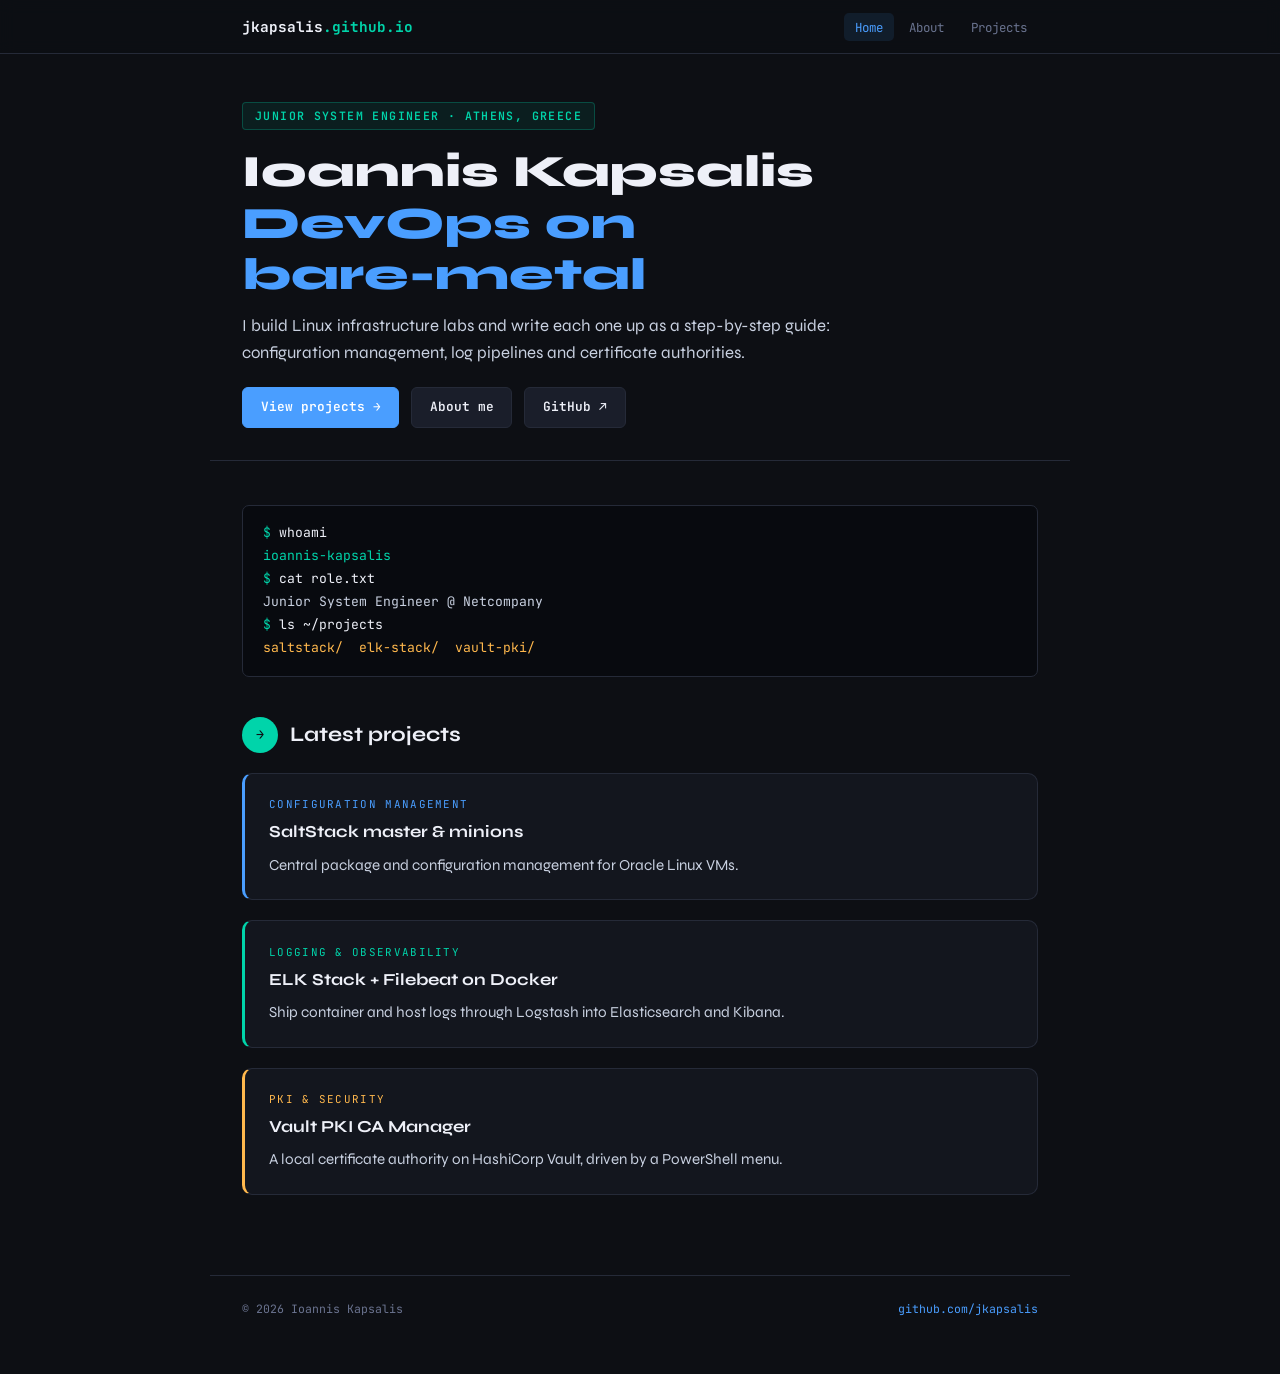
==== index.html @ 9b2ea6f9 "feat(site): add portfolio home, about, projects Home, About and Projects pages plus three guides: Sa" ====
<!DOCTYPE html>
<html lang="en">
<head>
<meta charset="UTF-8">
<meta name="viewport" content="width=device-width, initial-scale=1.0">
<title>Ioannis Kapsalis — System Engineer</title>
<meta name="description" content="Ioannis Kapsalis — Junior System Engineer. Linux infrastructure labs: SaltStack, ELK, HashiCorp Vault PKI.">
<link rel="stylesheet" href="assets/style.css">
<link rel="stylesheet" href="assets/nav.css">
</head>
<body>

<nav class="site-nav">
  <div class="site-nav-inner">
    <a class="site-brand" href="./">jkapsalis<span>.github.io</span></a>
    <ul class="site-links">
      <li><a href="./" aria-current="page">Home</a></li>
      <li><a href="about/">About</a></li>
      <li><a href="projects/">Projects</a></li>
    </ul>
  </div>
</nav>

<header class="page-header">
  <div class="badge">Junior System Engineer · Athens, Greece</div>
  <h1>Ioannis Kapsalis<br><span>DevOps on <span style="white-space:nowrap">bare-metal</span></span></h1>
  <p class="lead">
    I build Linux infrastructure labs and write each one up as a step-by-step guide:
    configuration management, log pipelines and certificate authorities.
  </p>
  <div class="actions">
    <a class="btn primary" href="projects/">View projects →</a>
    <a class="btn" href="about/">About me</a>
    <a class="btn" href="https://github.com/jkapsalis">GitHub ↗</a>
  </div>
</header>

<main>

  <pre><span class="prompt">$ </span><span class="cmd">whoami</span>
<span class="ok">ioannis-kapsalis</span>
<span class="prompt">$ </span><span class="cmd">cat role.txt</span>
Junior System Engineer @ Netcompany
<span class="prompt">$ </span><span class="cmd">ls ~/projects</span>
<span class="file">saltstack/</span>  <span class="file">elk-stack/</span>  <span class="file">vault-pki/</span></pre>

  <div class="section-header">
    <div class="step-num cyan">→</div>
    <h2>Latest projects</h2>
  </div>

  <div class="project-list">
    <article class="project" style="--accent: var(--blue)">
      <div class="kicker">Configuration management</div>
      <h3><a href="projects/saltstack/">SaltStack master &amp; minions</a></h3>
      <p>Central package and configuration management for Oracle Linux VMs.</p>
    </article>

    <article class="project" style="--accent: var(--cyan)">
      <div class="kicker">Logging &amp; observability</div>
      <h3><a href="projects/elk-stack/">ELK Stack + Filebeat on Docker</a></h3>
      <p>Ship container and host logs through Logstash into Elasticsearch and Kibana.</p>
    </article>

    <article class="project" style="--accent: var(--amber)">
      <div class="kicker">PKI &amp; security</div>
      <h3><a href="projects/vault-pki/">Vault PKI CA Manager</a></h3>
      <p>A local certificate authority on HashiCorp Vault, driven by a PowerShell menu.</p>
    </article>
  </div>

</main>

<footer>
  <div>© 2026 Ioannis Kapsalis</div>
  <div><a href="https://github.com/jkapsalis">github.com/jkapsalis</a></div>
</footer>

</body>
</html>
---- assets/style.css ----
@import url('https://fonts.googleapis.com/css2?family=JetBrains+Mono:wght@400;600;700&family=Syne:wght@400;600;700;800&display=swap');

/* Same palette and type as the SaltStack guide, so every page reads as one site. */
:root {
  --bg: #0d0f14;
  --surface: #13161e;
  --surface2: #1a1e2a;
  --border: #252a38;
  --blue: #4a9eff;
  --cyan: #00d4aa;
  --amber: #ffb84d;
  --red: #ff5f6d;
  --text: #c8d0e0;
  --text-dim: #6b7490;
  --text-bright: #eef0f8;
}

* { box-sizing: border-box; margin: 0; padding: 0; }

body {
  background: var(--bg);
  color: var(--text);
  font-family: 'Syne', sans-serif;
  line-height: 1.6;
  min-height: 100vh;
}

a { color: var(--blue); }

/* ── HEADER ── */
.page-header {
  padding: 3rem 2rem 2rem;
  max-width: 860px;
  margin: 0 auto;
  border-bottom: 1px solid var(--border);
}

.badge {
  display: inline-block;
  font-family: 'JetBrains Mono', monospace;
  font-size: 0.72rem;
  font-weight: 600;
  color: var(--cyan);
  background: rgba(0, 212, 170, 0.08);
  border: 1px solid rgba(0, 212, 170, 0.25);
  padding: 0.25rem 0.75rem;
  border-radius: 4px;
  letter-spacing: 0.12em;
  text-transform: uppercase;
  margin-bottom: 1rem;
}

h1 {
  font-size: clamp(1.8rem, 4vw, 2.8rem);
  font-weight: 800;
  color: var(--text-bright);
  line-height: 1.15;
  margin-bottom: 0.75rem;
}

h1 span { color: var(--blue); }

.lead {
  font-size: 1.05rem;
  max-width: 620px;
  margin-bottom: 1.25rem;
}

.meta {
  font-family: 'JetBrains Mono', monospace;
  font-size: 0.8rem;
  color: var(--text-dim);
  display: flex;
  gap: 0.4rem 1.5rem;
  flex-wrap: wrap;
}

.meta span { color: var(--amber); }

/* ── LAYOUT ── */
main {
  max-width: 860px;
  margin: 0 auto;
  padding: 2rem;
}

.section-header {
  display: flex;
  align-items: center;
  gap: 0.75rem;
  margin: 2.5rem 0 1.25rem;
}

.section-header:first-child { margin-top: 0.5rem; }

.step-num {
  width: 36px;
  height: 36px;
  border-radius: 50%;
  background: var(--blue);
  color: #fff;
  font-family: 'JetBrains Mono', monospace;
  font-weight: 700;
  font-size: 0.85rem;
  display: flex;
  align-items: center;
  justify-content: center;
  flex-shrink: 0;
}

.step-num.cyan { background: var(--cyan); color: var(--bg); }
.step-num.amber { background: var(--amber); color: var(--bg); }

h2 {
  font-size: 1.3rem;
  font-weight: 700;
  color: var(--text-bright);
}

h3 {
  font-size: 1.05rem;
  font-weight: 700;
  color: var(--text-bright);
  margin-bottom: 0.4rem;
}

p { margin-bottom: 0.75rem; font-size: 0.95rem; }
p:last-child { margin-bottom: 0; }

/* ── BUTTONS ── */
.actions { display: flex; gap: 0.75rem; flex-wrap: wrap; }

.btn {
  display: inline-block;
  font-family: 'JetBrains Mono', monospace;
  font-size: 0.8rem;
  font-weight: 600;
  text-decoration: none;
  padding: 0.6rem 1.1rem;
  border-radius: 6px;
  border: 1px solid var(--border);
  color: var(--text-bright);
  background: var(--surface2);
  transition: border-color 0.15s, background 0.15s;
}

.btn:hover { border-color: var(--blue); }

.btn.primary {
  background: var(--blue);
  border-color: var(--blue);
  color: #fff;
}

.btn.primary:hover { background: #3a8bef; }

/* ── CARDS ── */
.card {
  background: var(--surface);
  border: 1px solid var(--border);
  border-radius: 10px;
  margin-bottom: 1.25rem;
  overflow: hidden;
}

.card-head {
  padding: 0.75rem 1.25rem;
  background: var(--surface2);
  border-bottom: 1px solid var(--border);
  font-size: 0.8rem;
  font-weight: 600;
  color: var(--text-dim);
  font-family: 'JetBrains Mono', monospace;
  display: flex;
  justify-content: space-between;
  align-items: center;
  gap: 0.75rem;
  flex-wrap: wrap;
}

.card-head .tag {
  font-size: 0.65rem;
  padding: 0.15rem 0.5rem;
  border-radius: 3px;
  text-transform: uppercase;
  letter-spacing: 0.08em;
}

.card.intro { border-color: rgba(74, 158, 255, 0.3); }
.card.intro .card-head { background: rgba(74, 158, 255, 0.06); }

.tag-blue  { background: rgba(74, 158, 255, 0.15); color: var(--blue); }
.tag-cyan  { background: rgba(0, 212, 170, 0.12);  color: var(--cyan); }
.tag-amber { background: rgba(255, 184, 77, 0.12); color: var(--amber); }

.card-body { padding: 1.25rem; }

hr { border: none; border-top: 1px solid var(--border); margin: 1rem 0; }

/* ── PROJECT CARDS ── */
.project-list { display: flex; flex-direction: column; gap: 1.25rem; }

.project {
  background: var(--surface);
  border: 1px solid var(--border);
  border-left: 3px solid var(--accent, var(--blue));
  border-radius: 10px;
  padding: 1.4rem 1.5rem;
  transition: border-color 0.15s, transform 0.15s;
}

.project:hover { transform: translateY(-2px); border-color: var(--accent, var(--blue)); }

.project .kicker {
  font-family: 'JetBrains Mono', monospace;
  font-size: 0.68rem;
  text-transform: uppercase;
  letter-spacing: 0.12em;
  color: var(--accent, var(--blue));
  margin-bottom: 0.35rem;
}

.project h3 a { color: var(--text-bright); text-decoration: none; }
.project h3 a:hover { color: var(--accent, var(--blue)); }

.project .links {
  display: flex;
  gap: 1.25rem;
  margin-top: 0.9rem;
  font-family: 'JetBrains Mono', monospace;
  font-size: 0.78rem;
}

.project .links a { text-decoration: none; }
.project .links a:hover { text-decoration: underline; }

.stack {
  display: flex;
  flex-wrap: wrap;
  gap: 0.4rem;
  list-style: none;
  margin: 0.75rem 0 0;
}

.stack li {
  font-family: 'JetBrains Mono', monospace;
  font-size: 0.7rem;
  color: var(--text);
  background: var(--surface2);
  border: 1px solid var(--border);
  padding: 0.15rem 0.55rem;
  border-radius: 4px;
}

/* ── SKILL GRID ── */
.grid {
  display: grid;
  grid-template-columns: repeat(auto-fit, minmax(240px, 1fr));
  gap: 1rem;
}

.grid .card { margin-bottom: 0; }

/* ── CODE ── */
pre {
  background: #080a0f;
  border: 1px solid var(--border);
  border-radius: 7px;
  padding: 1rem 1.25rem;
  overflow-x: auto;
  font-family: 'JetBrains Mono', monospace;
  font-size: 0.82rem;
  line-height: 1.75;
  margin: 0.75rem 0;
  white-space: pre;
}

.cmd { color: var(--text-bright); }
.comment { color: #4a5270; }
.kw { color: var(--blue); }
.val { color: var(--cyan); }
.file { color: var(--amber); }
.ok { color: var(--cyan); }
.warn { color: var(--amber); }
.err { color: var(--red); }
.prompt { color: var(--cyan); user-select: none; }

code {
  font-family: 'JetBrains Mono', monospace;
  font-size: 0.82em;
  background: rgba(255, 255, 255, 0.06);
  padding: 0.1em 0.4em;
  border-radius: 3px;
  color: var(--cyan);
}

pre code { background: none; padding: 0; color: inherit; font-size: inherit; }

/* ── CALLOUTS ── */
.callout {
  display: flex;
  gap: 0.75rem;
  padding: 0.9rem 1rem;
  border-radius: 7px;
  font-size: 0.87rem;
  margin: 0.75rem 0;
  border-left: 3px solid;
}

.callout.info { background: rgba(74, 158, 255, 0.07); border-color: var(--blue); }
.callout.warn { background: rgba(255, 184, 77, 0.07); border-color: var(--amber); }
.callout.tip  { background: rgba(0, 212, 170, 0.07);  border-color: var(--cyan); }

.callout-icon { font-size: 1rem; flex-shrink: 0; margin-top: 0.1rem; }

/* ── LISTS & TABLES ── */
.checklist {
  list-style: none;
  display: flex;
  flex-direction: column;
  gap: 0.4rem;
  margin: 0.5rem 0 0.75rem;
}

.checklist li {
  font-family: 'JetBrains Mono', monospace;
  font-size: 0.82rem;
  display: flex;
  align-items: baseline;
  gap: 0.6rem;
}

.checklist li::before {
  content: '▸';
  color: var(--cyan);
  flex-shrink: 0;
}

.table-wrap { overflow-x: auto; margin: 0.75rem 0; }

table {
  width: 100%;
  border-collapse: collapse;
  font-size: 0.85rem;
}

th, td {
  text-align: left;
  padding: 0.55rem 0.75rem;
  border-bottom: 1px solid var(--border);
}

th {
  font-family: 'JetBrains Mono', monospace;
  font-size: 0.7rem;
  text-transform: uppercase;
  letter-spacing: 0.08em;
  color: var(--text-dim);
  font-weight: 600;
}

td code { white-space: nowrap; }

/* ── TOPOLOGY ── */
.topology {
  background: var(--surface);
  border: 1px solid var(--border);
  border-radius: 10px;
  padding: 1.5rem;
  margin: 0 0 2rem;
  text-align: center;
}

.topology-title {
  font-family: 'JetBrains Mono', monospace;
  font-size: 0.7rem;
  text-transform: uppercase;
  letter-spacing: 0.15em;
  color: var(--text-dim);
  margin-bottom: 1.25rem;
}

.topo-row {
  display: flex;
  justify-content: center;
  align-items: center;
  gap: 0.75rem;
  flex-wrap: wrap;
}

.node {
  background: var(--surface2);
  border: 1.5px solid var(--border);
  border-radius: 8px;
  padding: 0.7rem 1rem;
  font-family: 'JetBrains Mono', monospace;
  font-size: 0.8rem;
  min-width: 140px;
}

.node.blue  { border-color: var(--blue); }
.node.cyan  { border-color: var(--cyan); }
.node.amber { border-color: var(--amber); }

.node-label {
  font-size: 0.65rem;
  text-transform: uppercase;
  letter-spacing: 0.1em;
  margin-bottom: 0.25rem;
  color: var(--text-dim);
}

.node.blue  .node-label { color: var(--blue); }
.node.cyan  .node-label { color: var(--cyan); }
.node.amber .node-label { color: var(--amber); }

.node-main { color: var(--text-bright); font-weight: 600; font-size: 0.85rem; }
.node-sub  { color: var(--text-dim); font-size: 0.72rem; }

.arrow { color: var(--text-dim); font-size: 1.1rem; }

.port-note {
  font-family: 'JetBrains Mono', monospace;
  font-size: 0.68rem;
  color: var(--text-dim);
  margin-top: 1rem;
}

.port-note span { color: var(--amber); }

figure { margin: 1rem 0 0; text-align: center; }
figure img { max-width: 100%; height: auto; border-radius: 8px; border: 1px solid var(--border); }
figcaption { font-family: 'JetBrains Mono', monospace; font-size: 0.7rem; color: var(--text-dim); margin-top: 0.5rem; }

/* ── FOOTER ── */
footer {
  max-width: 860px;
  margin: 3rem auto 2rem;
  padding: 1.5rem 2rem;
  border-top: 1px solid var(--border);
  font-family: 'JetBrains Mono', monospace;
  font-size: 0.72rem;
  color: var(--text-dim);
  display: flex;
  justify-content: space-between;
  flex-wrap: wrap;
  gap: 0.5rem;
}

footer a { color: var(--blue); text-decoration: none; }

@media (max-width: 560px) {
  .page-header { padding: 2rem 1rem 1.5rem; }
  main { padding: 1.5rem 1rem; }
  footer { padding: 1.25rem 1rem; }
  .card-body { padding: 1rem; }
  .project { padding: 1.1rem 1.1rem; }
  pre { padding: 0.85rem 1rem; font-size: 0.76rem; }
  .topo-row { flex-direction: column; }
  .node { width: 100%; max-width: 260px; }
  .arrow.side { transform: rotate(90deg); }
}
---- assets/nav.css ----
/* Site navigation, shared by every page (including the standalone SaltStack guide). */

.site-nav {
  position: sticky;
  top: 0;
  z-index: 10;
  background: rgba(13, 15, 20, 0.92);
  backdrop-filter: blur(8px);
  border-bottom: 1px solid #252a38;
}

.site-nav-inner {
  max-width: 860px;
  margin: 0 auto;
  padding: 0.85rem 2rem;
  display: flex;
  justify-content: space-between;
  align-items: center;
  gap: 1rem;
  flex-wrap: wrap;
}

.site-brand {
  font-family: 'JetBrains Mono', monospace;
  font-weight: 700;
  font-size: 0.9rem;
  color: #eef0f8;
  text-decoration: none;
}

.site-brand span { color: #00d4aa; }

.site-links {
  display: flex;
  gap: 0.25rem;
  list-style: none;
  margin: 0;
  padding: 0;
}

.site-links a {
  font-family: 'JetBrains Mono', monospace;
  font-size: 0.78rem;
  color: #6b7490;
  text-decoration: none;
  padding: 0.35rem 0.7rem;
  border-radius: 5px;
  transition: color 0.15s, background 0.15s;
}

.site-links a:hover { color: #eef0f8; background: #1a1e2a; }

.site-links a[aria-current="page"] {
  color: #4a9eff;
  background: rgba(74, 158, 255, 0.1);
}

@media (max-width: 560px) {
  .site-nav-inner { padding: 0.75rem 1rem; }
}
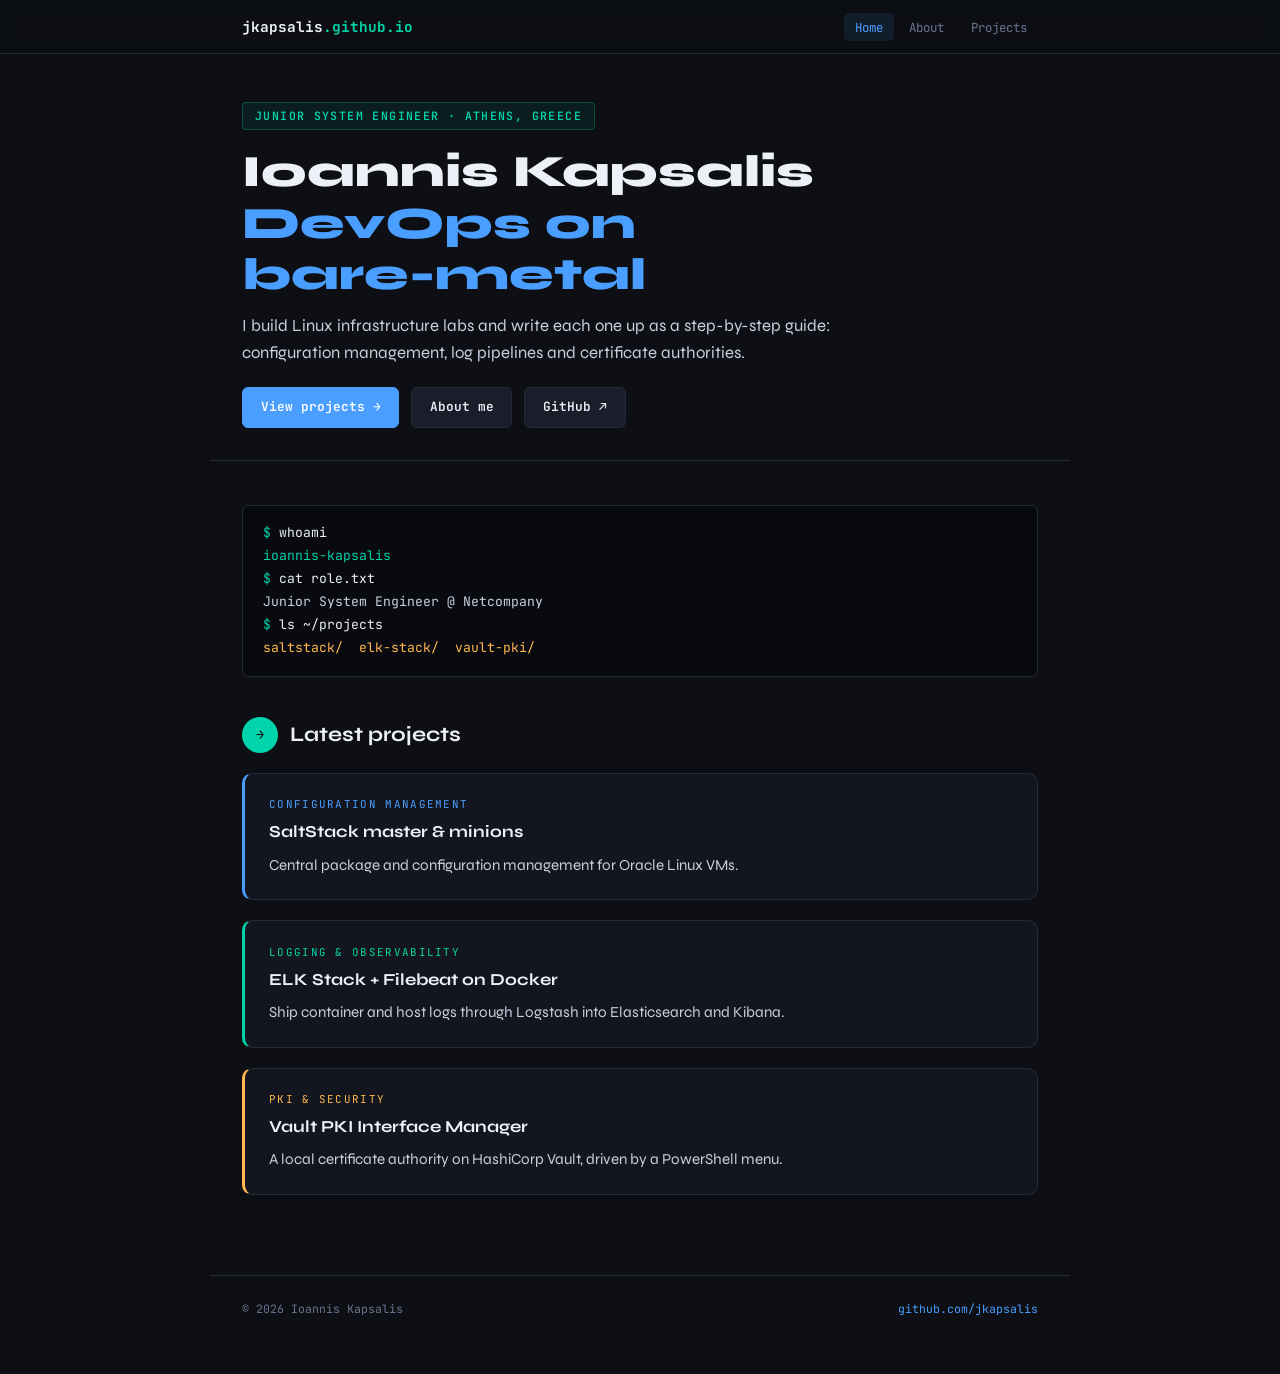
==== commit 8744aba3: "docs(vault): rename to Vault PKI Interface Manager" ====
--- a/index.html
+++ b/index.html
@@ -64,7 +64,7 @@
 
     <article class="project" style="--accent: var(--amber)">
       <div class="kicker">PKI &amp; security</div>
-      <h3><a href="projects/vault-pki/">Vault PKI CA Manager</a></h3>
+      <h3><a href="projects/vault-pki/">Vault PKI Interface Manager</a></h3>
       <p>A local certificate authority on HashiCorp Vault, driven by a PowerShell menu.</p>
     </article>
   </div>
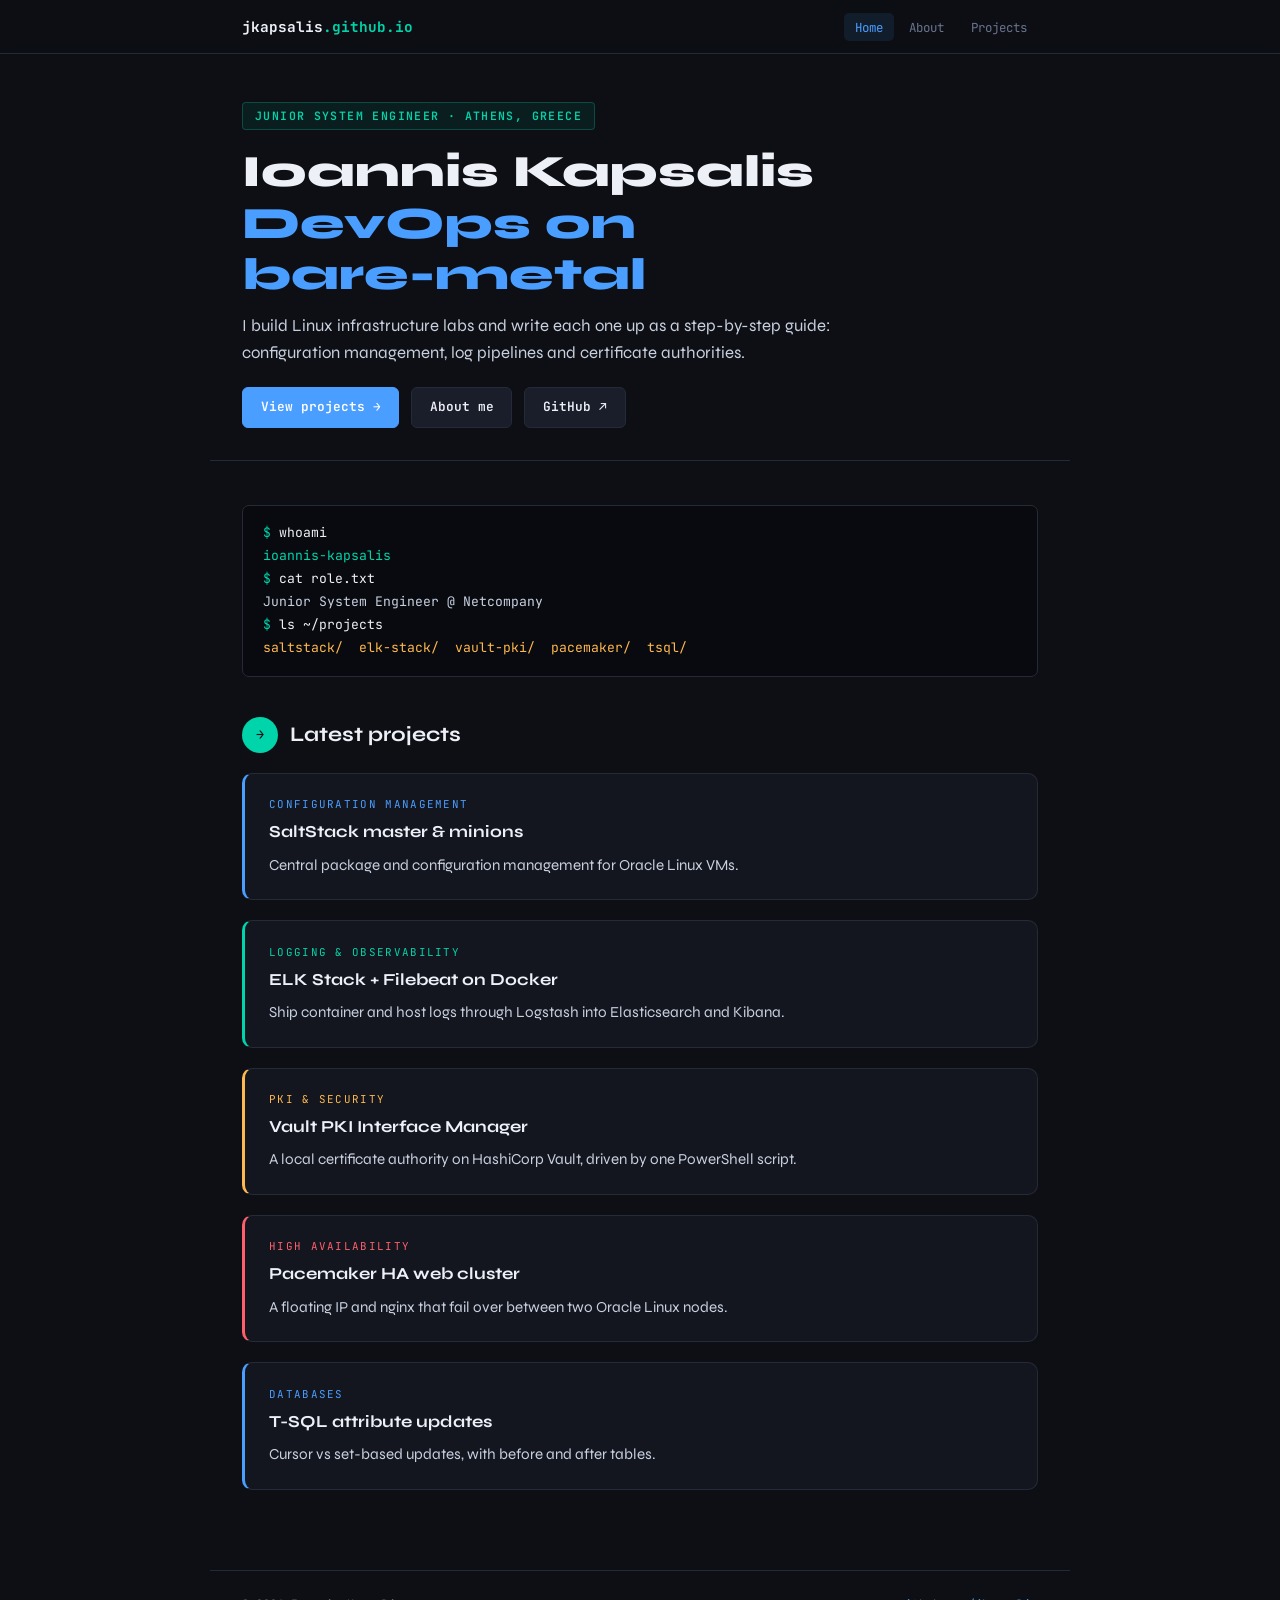
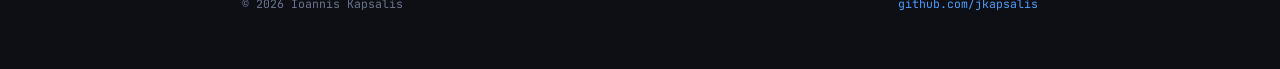
==== commit 9b9a1b23: "feat(site): add Pacemaker and T-SQL projects Vault page rewritten around Vault-PKI-Interface-Manager" ====
--- a/index.html
+++ b/index.html
@@ -42,7 +42,7 @@
 <span class="prompt">$ </span><span class="cmd">cat role.txt</span>
 Junior System Engineer @ Netcompany
 <span class="prompt">$ </span><span class="cmd">ls ~/projects</span>
-<span class="file">saltstack/</span>  <span class="file">elk-stack/</span>  <span class="file">vault-pki/</span></pre>
+<span class="file">saltstack/</span>  <span class="file">elk-stack/</span>  <span class="file">vault-pki/</span>  <span class="file">pacemaker/</span>  <span class="file">tsql/</span></pre>
 
   <div class="section-header">
     <div class="step-num cyan">→</div>
@@ -65,7 +65,19 @@
     <article class="project" style="--accent: var(--amber)">
       <div class="kicker">PKI &amp; security</div>
       <h3><a href="projects/vault-pki/">Vault PKI Interface Manager</a></h3>
-      <p>A local certificate authority on HashiCorp Vault, driven by a PowerShell menu.</p>
+      <p>A local certificate authority on HashiCorp Vault, driven by one PowerShell script.</p>
+    </article>
+
+    <article class="project" style="--accent: var(--red)">
+      <div class="kicker">High availability</div>
+      <h3><a href="projects/pacemaker/">Pacemaker HA web cluster</a></h3>
+      <p>A floating IP and nginx that fail over between two Oracle Linux nodes.</p>
+    </article>
+
+    <article class="project" style="--accent: var(--blue)">
+      <div class="kicker">Databases</div>
+      <h3><a href="projects/tsql/">T-SQL attribute updates</a></h3>
+      <p>Cursor vs set-based updates, with before and after tables.</p>
     </article>
   </div>
 
--- a/assets/style.css
+++ b/assets/style.css
@@ -460,3 +460,42 @@
   .node { width: 100%; max-width: 260px; }
   .arrow.side { transform: rotate(90deg); }
 }
+
+/* ── BEFORE / AFTER TABLES ── */
+.chg  { color: var(--amber); font-weight: 600; }
+.new  { color: var(--cyan);  font-weight: 600; }
+.same { color: var(--text-dim); }
+
+td .badge-op {
+  font-family: 'JetBrains Mono', monospace;
+  font-size: 0.65rem;
+  padding: 0.1rem 0.4rem;
+  border-radius: 3px;
+  text-transform: uppercase;
+  letter-spacing: 0.06em;
+}
+
+.op-update { background: rgba(255, 184, 77, 0.12); color: var(--amber); }
+.op-insert { background: rgba(0, 212, 170, 0.12);  color: var(--cyan); }
+.op-none   { background: rgba(107, 116, 144, 0.15); color: var(--text-dim); }
+
+/* ── COLLAPSIBLE ── */
+details {
+  background: var(--surface);
+  border: 1px solid var(--border);
+  border-radius: 10px;
+  margin-bottom: 1.25rem;
+}
+
+summary {
+  cursor: pointer;
+  padding: 0.85rem 1.25rem;
+  font-family: 'JetBrains Mono', monospace;
+  font-size: 0.8rem;
+  font-weight: 600;
+  color: var(--text-bright);
+}
+
+summary:hover { color: var(--blue); }
+details[open] summary { border-bottom: 1px solid var(--border); }
+details > .card-body { padding-top: 1rem; }
